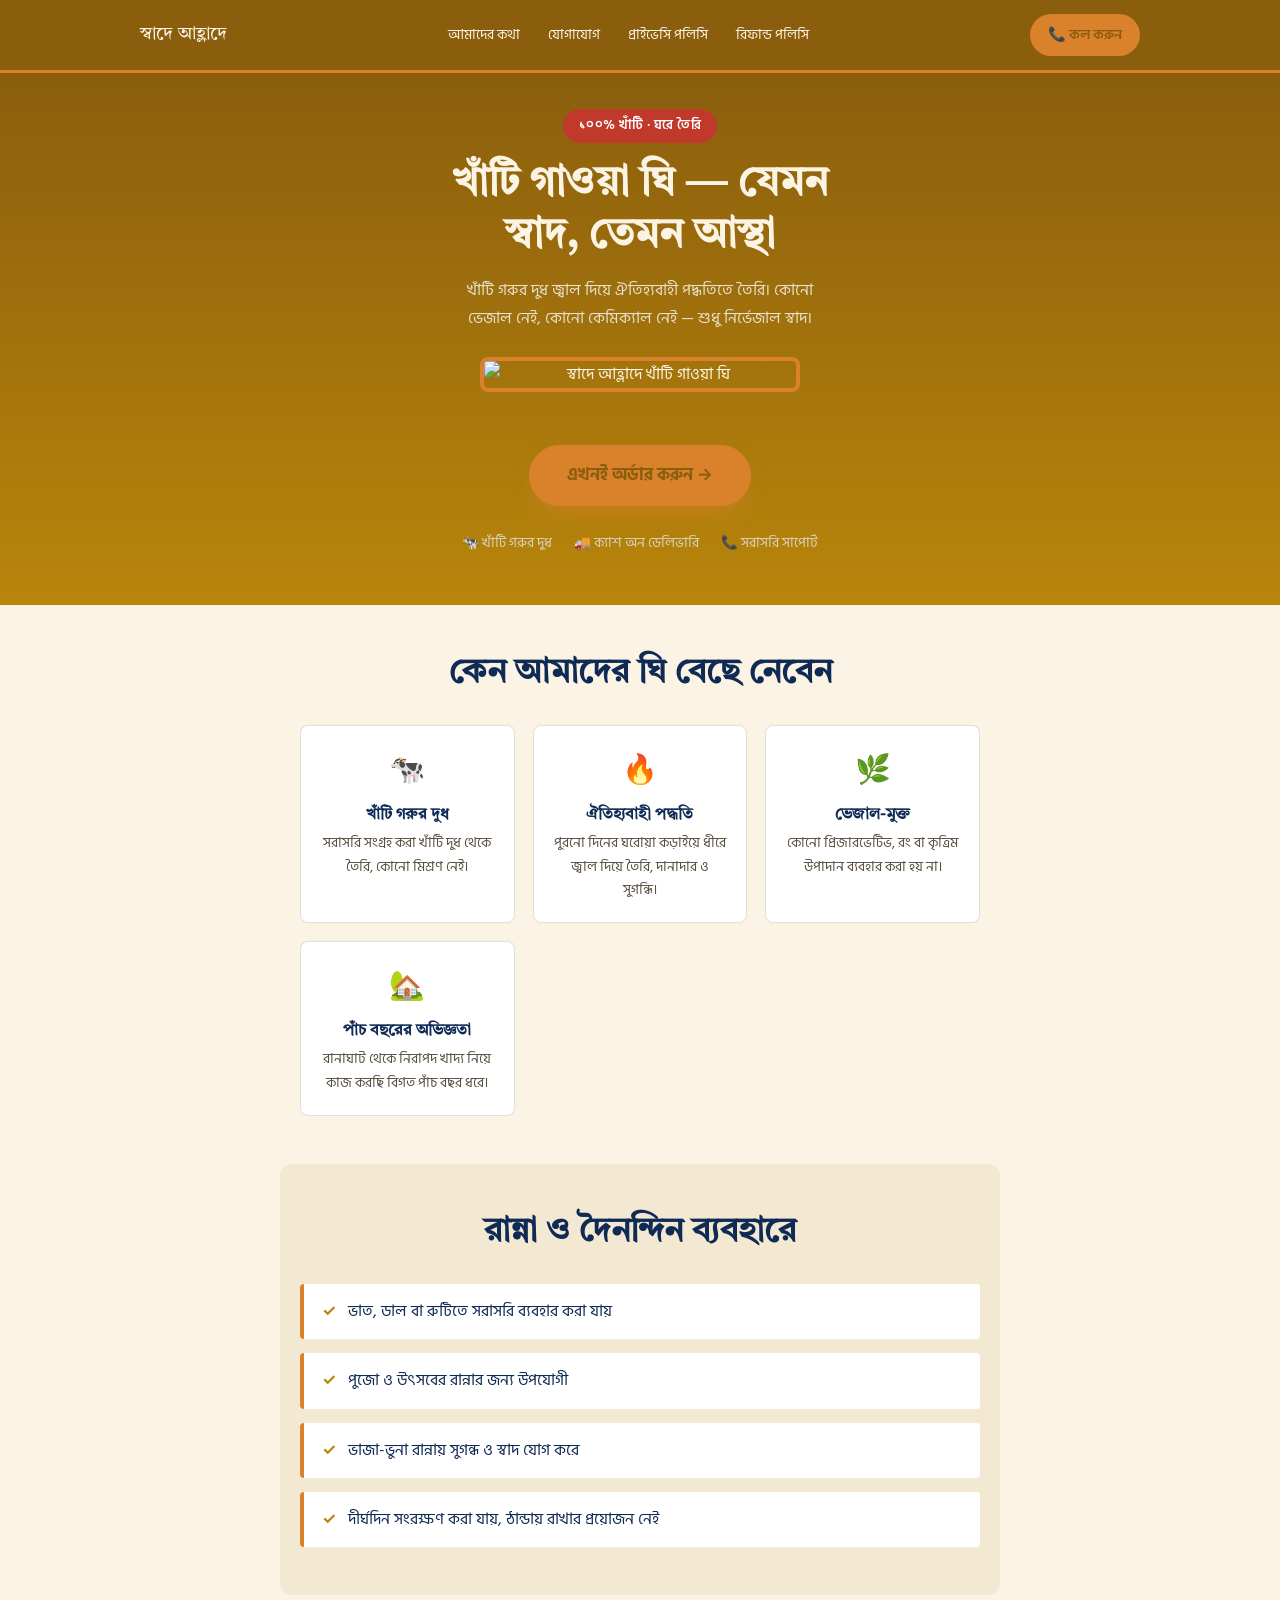
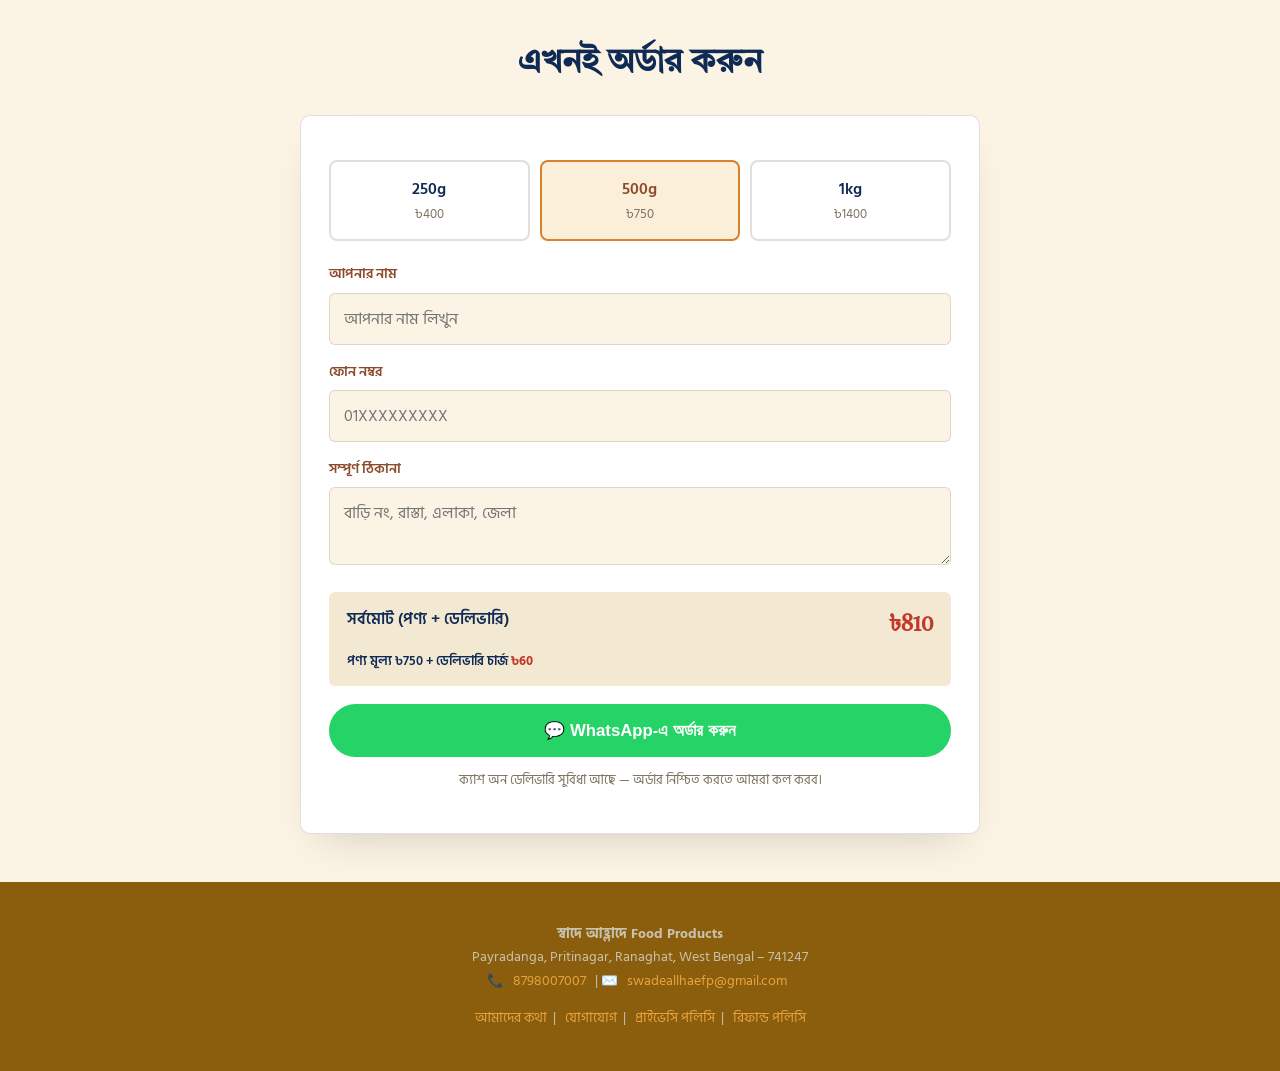
==== index.html @ 321c2974 "Add files via upload" ====
<!DOCTYPE html>
<html lang="bn">
<head>
<meta charset="UTF-8">
<meta name="viewport" content="width=device-width, initial-scale=1.0">
<title>খাঁটি গাওয়া ঘি অর্ডার করুন | স্বাদে আহ্লাদে Food Products</title>
<meta name="description" content="ঘরে তৈরি খাঁটি গাওয়া ঘি — কোনো ভেজাল নেই, কোনো কেমিক্যাল নেই। আজই অর্ডার করুন, ক্যাশ অন ডেলিভারিতে পান।">
<link rel="stylesheet" href="style.css">
<style>
  body{background:#FBF4E4;}
  .lp-header{
    background:var(--green-deep);padding:14px 20px;border-bottom:3px solid var(--gold);
    position:sticky;top:0;z-index:30;
  }
  .lp-header .nav-row{
    max-width:1000px;margin:0 auto;display:flex;align-items:center;justify-content:space-between;flex-wrap:wrap;gap:10px;
  }
  .lp-header .brand{color:var(--cream);font-family:'Tiro Bangla',serif;font-size:1.1rem;text-decoration:none;}
  .lp-header nav{display:flex;gap:4px;flex-wrap:wrap;}
  .lp-header nav a{
    color:var(--cream);text-decoration:none;font-size:.85rem;padding:7px 12px;border-radius:999px;transition:.15s;
  }
  .lp-header nav a:hover{background:rgba(255,255,255,.12);}
  .call-btn{
    background:var(--gold);color:var(--green-deep);padding:9px 18px;border-radius:999px;
    text-decoration:none;font-weight:600;font-size:.9rem;display:flex;align-items:center;gap:6px;
  }

  .lp-hero{
    background:linear-gradient(180deg,var(--green-deep) 0%,var(--green-mid) 100%);
    color:var(--cream);padding:36px 20px 50px;text-align:center;
  }
  .lp-hero .tag{
    display:inline-block;background:var(--highlight);color:#fff;padding:6px 16px;border-radius:999px;
    font-size:.8rem;font-weight:600;letter-spacing:.04em;margin-bottom:16px;
  }
  .lp-hero h1{color:var(--cream);font-size:clamp(1.7rem,6vw,2.6rem);max-width:16ch;margin:0 auto 14px;}
  .lp-hero p{color:#E8E1CC;max-width:40ch;margin:0 auto 24px;font-size:1.02rem;}
  .lp-hero img{
    max-width:320px;width:80%;margin:0 auto 26px;border-radius:8px;border:4px solid var(--gold);
    box-shadow:0 24px 50px -18px rgba(0,0,0,.55);
  }
  .lp-cta{
    display:inline-block;background:var(--gold);color:var(--green-deep);padding:16px 38px;
    border-radius:999px;text-decoration:none;font-weight:700;font-size:1.05rem;
    box-shadow:0 12px 24px -8px rgba(217,130,43,.7);
  }
  .trust-row{display:flex;justify-content:center;gap:22px;flex-wrap:wrap;margin-top:26px;font-size:.85rem;color:#D8D2BC;}

  .lp-section{padding:48px 20px;max-width:720px;margin:0 auto;}
  .lp-section h2{text-align:center;margin-bottom:30px;}

  .why-grid{display:grid;grid-template-columns:repeat(auto-fit,minmax(200px,1fr));gap:18px;}
  .why-card{background:#fff;border:1px solid var(--line);border-radius:8px;padding:20px;text-align:center;}
  .why-card .icon{font-size:1.8rem;margin-bottom:10px;display:block;}
  .why-card h3{font-size:1rem;margin-bottom:6px;}
  .why-card p{font-size:.88rem;color:#5a5040;margin:0;}

  .use-list{list-style:none;padding:0;margin:0;display:grid;gap:14px;}
  .use-list li{
    background:#fff;border-left:4px solid var(--gold);border-radius:4px;padding:14px 18px;
    display:flex;gap:12px;align-items:flex-start;
  }
  .use-list li span.chk{color:var(--green-mid);font-weight:700;}

  .order-box{
    background:#fff;border:1px solid var(--line);border-radius:10px;padding:28px;
    box-shadow:0 20px 40px -20px rgba(42,33,24,.2);
  }
  .qty-options{display:grid;grid-template-columns:repeat(3,1fr);gap:10px;margin:16px 0 22px;}
  .qty-opt{position:relative;}
  .qty-opt input{position:absolute;opacity:0;}
  .qty-opt label{
    display:block;text-align:center;padding:14px 6px;border:2px solid var(--line);border-radius:8px;
    cursor:pointer;font-weight:600;color:var(--ink);transition:.15s;
  }
  .qty-opt label .g{display:block;font-size:.82rem;font-weight:400;color:#7a715e;}
  .qty-opt input:checked + label{border-color:var(--gold);background:#FCEFDA;color:var(--clay);}
  .field{margin-bottom:16px;}
  .field label{display:block;font-size:.85rem;font-weight:600;color:var(--clay);margin-bottom:6px;}
  .field input,.field textarea{
    width:100%;padding:12px 14px;border:1px solid var(--line);border-radius:6px;
    font-family:inherit;font-size:1rem;background:#FBF4E4;
  }
  .field textarea{resize:vertical;min-height:70px;}
  .total-row{
    display:flex;justify-content:space-between;align-items:center;
    background:#F3E9D2;padding:14px 18px;border-radius:6px;margin:18px 0;font-weight:600;
  }
  .total-row .amt{font-family:'Tiro Bangla',serif;font-size:1.4rem;color:var(--highlight);}
  .delivery-note{font-size:.72rem;color:var(--highlight);font-weight:600;display:block;margin-top:2px;}
  .delivery-breakdown{font-size:.82rem;color:var(--ink);margin-top:6px;}
  .delivery-breakdown b{color:var(--highlight);}
  .submit-btn{
    width:100%;background:#25D366;color:#fff;border:none;padding:16px;border-radius:999px;
    font-size:1.05rem;font-weight:700;cursor:pointer;display:flex;align-items:center;justify-content:center;gap:8px;
  }
  .submit-btn:hover{opacity:.92;}
  .note-cod{text-align:center;font-size:.82rem;color:#7a715e;margin-top:12px;}

  .lp-footer{background:var(--green-deep);color:#C9C2AC;text-align:center;padding:28px 20px;font-size:.85rem;}
  .lp-footer a{color:var(--gold-light);text-decoration:none;margin:0 6px;}
</style>
</head>
<body>

<header class="lp-header">
  <div class="nav-row">
    <a href="index.html" class="brand">স্বাদে আহ্লাদে</a>
    <nav>
      <a href="about.html">আমাদের কথা</a>
      <a href="contact.html">যোগাযোগ</a>
      <a href="privacy-policy.html">প্রাইভেসি পলিসি</a>
      <a href="refund-policy.html">রিফান্ড পলিসি</a>
    </nav>
    <a class="call-btn" href="tel:8798007007">📞 কল করুন</a>
  </div>
</header>

<section class="lp-hero">
  <span class="tag">১০০% খাঁটি · ঘরে তৈরি</span>
  <h1>খাঁটি গাওয়া ঘি — যেমন স্বাদ, তেমন আস্থা</h1>
  <p>খাঁটি গরুর দুধ জ্বাল দিয়ে ঐতিহ্যবাহী পদ্ধতিতে তৈরি। কোনো ভেজাল নেই, কোনো কেমিক্যাল নেই — শুধু নির্ভেজাল স্বাদ।</p>
  <img src="images/ghee-brand.png" alt="স্বাদে আহ্লাদে খাঁটি গাওয়া ঘি">
  <br>
  <a href="#order" class="lp-cta">এখনই অর্ডার করুন →</a>
  <div class="trust-row">
    <span>🐄 খাঁটি গরুর দুধ</span>
    <span>🚚 ক্যাশ অন ডেলিভারি</span>
    <span>📞 সরাসরি সাপোর্ট</span>
  </div>
</section>

<section class="lp-section">
  <h2>কেন আমাদের ঘি বেছে নেবেন</h2>
  <div class="why-grid">
    <div class="why-card">
      <span class="icon">🐄</span>
      <h3>খাঁটি গরুর দুধ</h3>
      <p>সরাসরি সংগ্রহ করা খাঁটি দুধ থেকে তৈরি, কোনো মিশ্রণ নেই।</p>
    </div>
    <div class="why-card">
      <span class="icon">🔥</span>
      <h3>ঐতিহ্যবাহী পদ্ধতি</h3>
      <p>পুরনো দিনের ঘরোয়া কড়াইয়ে ধীরে জ্বাল দিয়ে তৈরি, দানাদার ও সুগন্ধি।</p>
    </div>
    <div class="why-card">
      <span class="icon">🌿</span>
      <h3>ভেজাল-মুক্ত</h3>
      <p>কোনো প্রিজারভেটিভ, রং বা কৃত্রিম উপাদান ব্যবহার করা হয় না।</p>
    </div>
    <div class="why-card">
      <span class="icon">🏡</span>
      <h3>পাঁচ বছরের অভিজ্ঞতা</h3>
      <p>রানাঘাট থেকে নিরাপদ খাদ্য নিয়ে কাজ করছি বিগত পাঁচ বছর ধরে।</p>
    </div>
  </div>
</section>

<section class="lp-section" style="background:#F3E9D2;border-radius:12px;">
  <h2>রান্না ও দৈনন্দিন ব্যবহারে</h2>
  <ul class="use-list">
    <li><span class="chk">✓</span><span>ভাত, ডাল বা রুটিতে সরাসরি ব্যবহার করা যায়</span></li>
    <li><span class="chk">✓</span><span>পুজো ও উৎসবের রান্নার জন্য উপযোগী</span></li>
    <li><span class="chk">✓</span><span>ভাজা-ভুনা রান্নায় সুগন্ধ ও স্বাদ যোগ করে</span></li>
    <li><span class="chk">✓</span><span>দীর্ঘদিন সংরক্ষণ করা যায়, ঠান্ডায় রাখার প্রয়োজন নেই</span></li>
  </ul>
</section>

<section class="lp-section" id="order">
  <h2>এখনই অর্ডার করুন</h2>
  <div class="order-box">
    <div class="qty-options">
      <div class="qty-opt">
        <input type="radio" name="qty" id="q250" value="250" data-price="400" data-delivery="80">
        <label for="q250">250g<span class="g">৳400</span></label>
      </div>
      <div class="qty-opt">
        <input type="radio" name="qty" id="q500" value="500" data-price="750" data-delivery="60" checked>
        <label for="q500">500g<span class="g">৳750</span></label>
      </div>
      <div class="qty-opt">
        <input type="radio" name="qty" id="q1000" value="1000" data-price="1400" data-delivery="0">
        <label for="q1000">1kg<span class="g">৳1400</span></label>
      </div>
    </div>

    <div class="field">
      <label for="name">আপনার নাম</label>
      <input type="text" id="name" placeholder="আপনার নাম লিখুন">
    </div>
    <div class="field">
      <label for="phone">ফোন নম্বর</label>
      <input type="tel" id="phone" placeholder="01XXXXXXXXX">
    </div>
    <div class="field">
      <label for="address">সম্পূর্ণ ঠিকানা</label>
      <textarea id="address" placeholder="বাড়ি নং, রাস্তা, এলাকা, জেলা"></textarea>
    </div>

    <div class="total-row" style="flex-direction:column;align-items:flex-start;">
      <div style="display:flex;justify-content:space-between;width:100%;">
        <span>সর্বমোট (পণ্য + ডেলিভারি)</span>
        <span class="amt" id="totalAmt">৳810</span>
      </div>
      <div class="delivery-breakdown" id="deliveryBreakdown">পণ্য মূল্য ৳750 + ডেলিভারি চার্জ <b>৳60</b></div>
    </div>

    <button class="submit-btn" onclick="sendOrder()">💬 WhatsApp-এ অর্ডার করুন</button>
    <p class="note-cod">ক্যাশ অন ডেলিভারি সুবিধা আছে — অর্ডার নিশ্চিত করতে আমরা কল করব।</p>
  </div>
</section>

<footer class="lp-footer">
  <p><strong>স্বাদে আহ্লাদে Food Products</strong><br>
  Payradanga, Pritinagar, Ranaghat, West Bengal – 741247<br>
  📞 <a href="tel:8798007007">8798007007</a> | ✉️ <a href="mailto:swadeallhaefp@gmail.com">swadeallhaefp@gmail.com</a></p>
  <p style="margin-top:14px;">
    <a href="about.html">আমাদের কথা</a>|
    <a href="contact.html">যোগাযোগ</a>|
    <a href="privacy-policy.html">প্রাইভেসি পলিসি</a>|
    <a href="refund-policy.html">রিফান্ড পলিসি</a>
  </p>
</footer>

<script>
  const qtyInputs = document.querySelectorAll('input[name="qty"]');
  const totalAmt = document.getElementById('totalAmt');

  const deliveryBreakdown = document.getElementById('deliveryBreakdown');

  function updateTotal(){
    const selected = document.querySelector('input[name="qty"]:checked');
    const price = parseInt(selected.dataset.price);
    const delivery = parseInt(selected.dataset.delivery);
    const total = price + delivery;
    totalAmt.textContent = '৳' + total;
    deliveryBreakdown.innerHTML = delivery === 0
      ? `পণ্য মূল্য ৳${price} + ডেলিভারি <b>ফ্রি</b>`
      : `পণ্য মূল্য ৳${price} + ডেলিভারি চার্জ <b>৳${delivery}</b>`;
  }
  qtyInputs.forEach(el => el.addEventListener('change', updateTotal));

  function sendOrder(){
    const name = document.getElementById('name').value.trim();
    const phone = document.getElementById('phone').value.trim();
    const address = document.getElementById('address').value.trim();
    const selected = document.querySelector('input[name="qty"]:checked');
    const qtyLabel = selected.value + 'g';
    const price = parseInt(selected.dataset.price);
    const delivery = parseInt(selected.dataset.delivery);
    const total = price + delivery;
    const deliveryText = delivery === 0 ? 'ফ্রি' : `৳${delivery}`;

    if(!name || !phone || !address){
      alert('দয়া করে নাম, ফোন নম্বর ও ঠিকানা লিখুন।');
      return;
    }

    const msg = `আমি খাঁটি গাওয়া ঘি অর্ডার করতে চাই।\nনাম: ${name}\nফোন: ${phone}\nঠিকানা: ${address}\nপরিমাণ: ${qtyLabel}\nপণ্য মূল্য: ৳${price}\nডেলিভারি চার্জ: ${deliveryText}\nসর্বমোট: ৳${total}`;
    const url = `https://wa.me/918798007007?text=${encodeURIComponent(msg)}`;
    window.open(url, '_blank');
  }
</script>

</body>
</html>
---- style.css ----
@import url('https://fonts.googleapis.com/css2?family=Tiro+Bangla:ital@0;1&family=Fraunces:opsz,wght@9..144,400;9..144,600;9..144,700&family=Hind+Siliguri:wght@400;500;600&family=Inter:wght@400;500;600&display=swap');

:root{
  --green-deep: #8B5E0D;
  --green-mid: #B8860B;
  --gold: #D9822B;
  --gold-light: #E8A33D;
  --cream: #FBF4E4;
  --clay: #8B4A2B;
  --ink: #0F2A54;
  --highlight: #C0392B;
  --line: rgba(42,33,24,0.14);
  --radius: 6px;
}

*{box-sizing:border-box;}
html{scroll-behavior:smooth;}
body{
  margin:0;
  background:var(--cream);
  color:var(--ink);
  font-family:'Hind Siliguri','Inter',sans-serif;
  line-height:1.7;
  -webkit-font-smoothing:antialiased;
}

h1,h2,h3,.display{
  font-family:'Tiro Bangla','Fraunces',serif;
  font-weight:600;
  color:var(--ink);
  line-height:1.25;
  margin:0 0 .4em;
}
h1{font-size:clamp(2rem,5vw,3.1rem);}
h2{font-size:clamp(1.5rem,3.4vw,2.1rem);}
h3{font-size:1.25rem;}

a{color:inherit;}
img{max-width:100%;display:block;}

.container{max-width:1100px;margin:0 auto;padding:0 24px;}

/* ---- header ---- */
header.site{
  position:sticky;top:0;z-index:40;
  background:var(--green-deep);
  border-bottom:3px solid var(--gold);
}
.nav-wrap{
  display:flex;align-items:center;justify-content:space-between;
  padding:14px 24px;max-width:1100px;margin:0 auto;
}
.brand{
  display:flex;align-items:center;gap:12px;
  color:var(--cream);text-decoration:none;
}
.brand .badge{
  width:44px;height:44px;border-radius:50%;
  background:radial-gradient(circle at 35% 30%, var(--gold-light), var(--clay));
  display:flex;align-items:center;justify-content:center;
  color:var(--cream);font-family:'Tiro Bangla',serif;font-weight:700;font-size:1.15rem;
  border:2px solid var(--gold);
  flex-shrink:0;
}
.brand-text{line-height:1.2;}
.brand-text .bn{font-family:'Tiro Bangla',serif;font-size:1.15rem;color:var(--cream);}
.brand-text .en{font-size:.72rem;letter-spacing:.08em;text-transform:uppercase;color:var(--gold-light);}

nav.links{display:flex;gap:6px;}
nav.links a{
  color:var(--cream);text-decoration:none;font-size:.95rem;
  padding:8px 14px;border-radius:999px;transition:background .2s,color .2s;
}
nav.links a:hover,nav.links a.active{background:var(--gold);color:var(--green-deep);font-weight:600;}

.menu-toggle{display:none;background:none;border:none;color:var(--cream);font-size:1.6rem;cursor:pointer;}

@media (max-width:760px){
  nav.links{
    display:none;position:absolute;top:100%;left:0;right:0;
    background:var(--green-deep);flex-direction:column;padding:8px 24px 16px;border-bottom:3px solid var(--gold);
  }
  nav.links.open{display:flex;}
  .menu-toggle{display:block;}
}

/* ---- hero ---- */
.hero{
  position:relative;overflow:hidden;
  background:linear-gradient(180deg,var(--green-deep) 0%,var(--green-mid) 100%);
  color:var(--cream);
  padding:64px 0 0;
}
.hero .container{display:grid;grid-template-columns:1.1fr .9fr;gap:40px;align-items:center;}
@media (max-width:820px){.hero .container{grid-template-columns:1fr;}}
.hero h1{color:var(--cream);}
.hero .eyebrow{
  display:inline-block;color:var(--gold-light);letter-spacing:.12em;text-transform:uppercase;
  font-size:.78rem;margin-bottom:14px;font-weight:600;
}
.hero p.lede{color:#E8E1CC;max-width:46ch;font-size:1.05rem;}
.hero-img{
  border-radius:var(--radius);overflow:hidden;
  box-shadow:0 30px 60px -20px rgba(0,0,0,.5);
  border:4px solid var(--gold);
}
.hero-cta{display:flex;gap:14px;margin-top:26px;flex-wrap:wrap;}

/* drip divider referencing the product's ghee-drip motif */
.drip{
  height:26px;width:100%;
  background:
    radial-gradient(circle at 6% 0, transparent 10px, var(--cream) 11px) 0 -3px/40px 20px repeat-x,
    linear-gradient(var(--green-mid),var(--green-mid));
  margin-top:40px;
}

/* ---- buttons ---- */
.btn{
  display:inline-flex;align-items:center;gap:8px;
  padding:12px 24px;border-radius:999px;text-decoration:none;
  font-weight:600;font-size:.95rem;transition:transform .15s, box-shadow .15s;
  border:2px solid transparent;
}
.btn:hover{transform:translateY(-2px);}
.btn-primary{background:var(--gold);color:var(--green-deep);}
.btn-primary:hover{box-shadow:0 10px 20px -8px rgba(217,130,43,.6);}
.btn-outline{border-color:var(--gold-light);color:var(--cream);}

/* ---- sections ---- */
section{padding:64px 0;}
.section-alt{background:#F3E9D2;}
.kicker{
  color:var(--clay);text-transform:uppercase;letter-spacing:.1em;font-size:.78rem;font-weight:600;margin-bottom:8px;display:block;
}

/* ---- product grid ---- */
.grid{display:grid;grid-template-columns:repeat(auto-fit,minmax(230px,1fr));gap:22px;margin-top:32px;}
.card{
  background:#fff;border:1px solid var(--line);border-radius:var(--radius);
  padding:22px;position:relative;overflow:hidden;
}
.card::before{
  content:"";position:absolute;top:0;left:0;right:0;height:5px;
  background:linear-gradient(90deg,var(--gold),var(--clay));
}
.card h3{margin-bottom:8px;}
.card .en-name{color:var(--clay);font-size:.85rem;font-weight:500;margin-bottom:10px;display:block;}
.card img{border-radius:4px;margin-bottom:14px;aspect-ratio:4/3;object-fit:cover;}
.card .price-row{
  display:flex;align-items:center;justify-content:space-between;
  margin-top:16px;padding-top:14px;border-top:1px dashed var(--line);
}
.card .price{font-family:'Tiro Bangla',serif;font-size:1.25rem;color:var(--highlight);font-weight:600;}
.card .price .unit{font-size:.75rem;color:#7a715e;font-family:'Hind Siliguri',sans-serif;font-weight:400;display:block;}
.card .order-btn{
  display:inline-flex;align-items:center;gap:6px;
  background:#25D366;color:#fff;text-decoration:none;
  padding:9px 16px;border-radius:999px;font-size:.85rem;font-weight:600;
  transition:transform .15s;
}
.card .order-btn:hover{transform:translateY(-2px);}

/* ---- about / features ---- */
.feature-list{list-style:none;padding:0;margin:24px 0 0;display:grid;gap:16px;}
.feature-list li{
  display:flex;gap:14px;align-items:flex-start;padding-bottom:16px;border-bottom:1px dashed var(--line);
}
.feature-list .dot{
  width:10px;height:10px;border-radius:50%;background:var(--gold);margin-top:8px;flex-shrink:0;
}

/* ---- contact ---- */
.contact-grid{display:grid;grid-template-columns:1fr 1fr;gap:30px;margin-top:30px;}
@media (max-width:760px){.contact-grid{grid-template-columns:1fr;}}
.info-block{background:#fff;border:1px solid var(--line);border-radius:var(--radius);padding:26px;}
.info-block dt{color:var(--clay);font-weight:600;font-size:.82rem;text-transform:uppercase;letter-spacing:.06em;margin-top:16px;}
.info-block dt:first-child{margin-top:0;}
.info-block dd{margin:4px 0 0;}
.map-embed{border-radius:var(--radius);overflow:hidden;border:1px solid var(--line);min-height:280px;}
.map-embed iframe{width:100%;height:100%;min-height:280px;border:0;display:block;}

/* ---- footer ---- */
footer{background:var(--green-deep);color:#C9C2AC;padding:40px 0 24px;font-size:.9rem;}
footer .container{display:flex;flex-wrap:wrap;justify-content:space-between;gap:20px;}
footer a{color:var(--gold-light);text-decoration:none;}
footer .bottom{
  border-top:1px solid rgba(255,255,255,.12);margin-top:26px;padding-top:18px;
  text-align:center;font-size:.82rem;color:#9A927A;
}

.badge-row{display:flex;gap:10px;flex-wrap:wrap;margin-top:18px;}
.mini-badge{
  font-size:.75rem;background:rgba(255,255,255,.08);color:var(--cream);
  padding:5px 12px;border-radius:999px;border:1px solid rgba(255,255,255,.15);
}
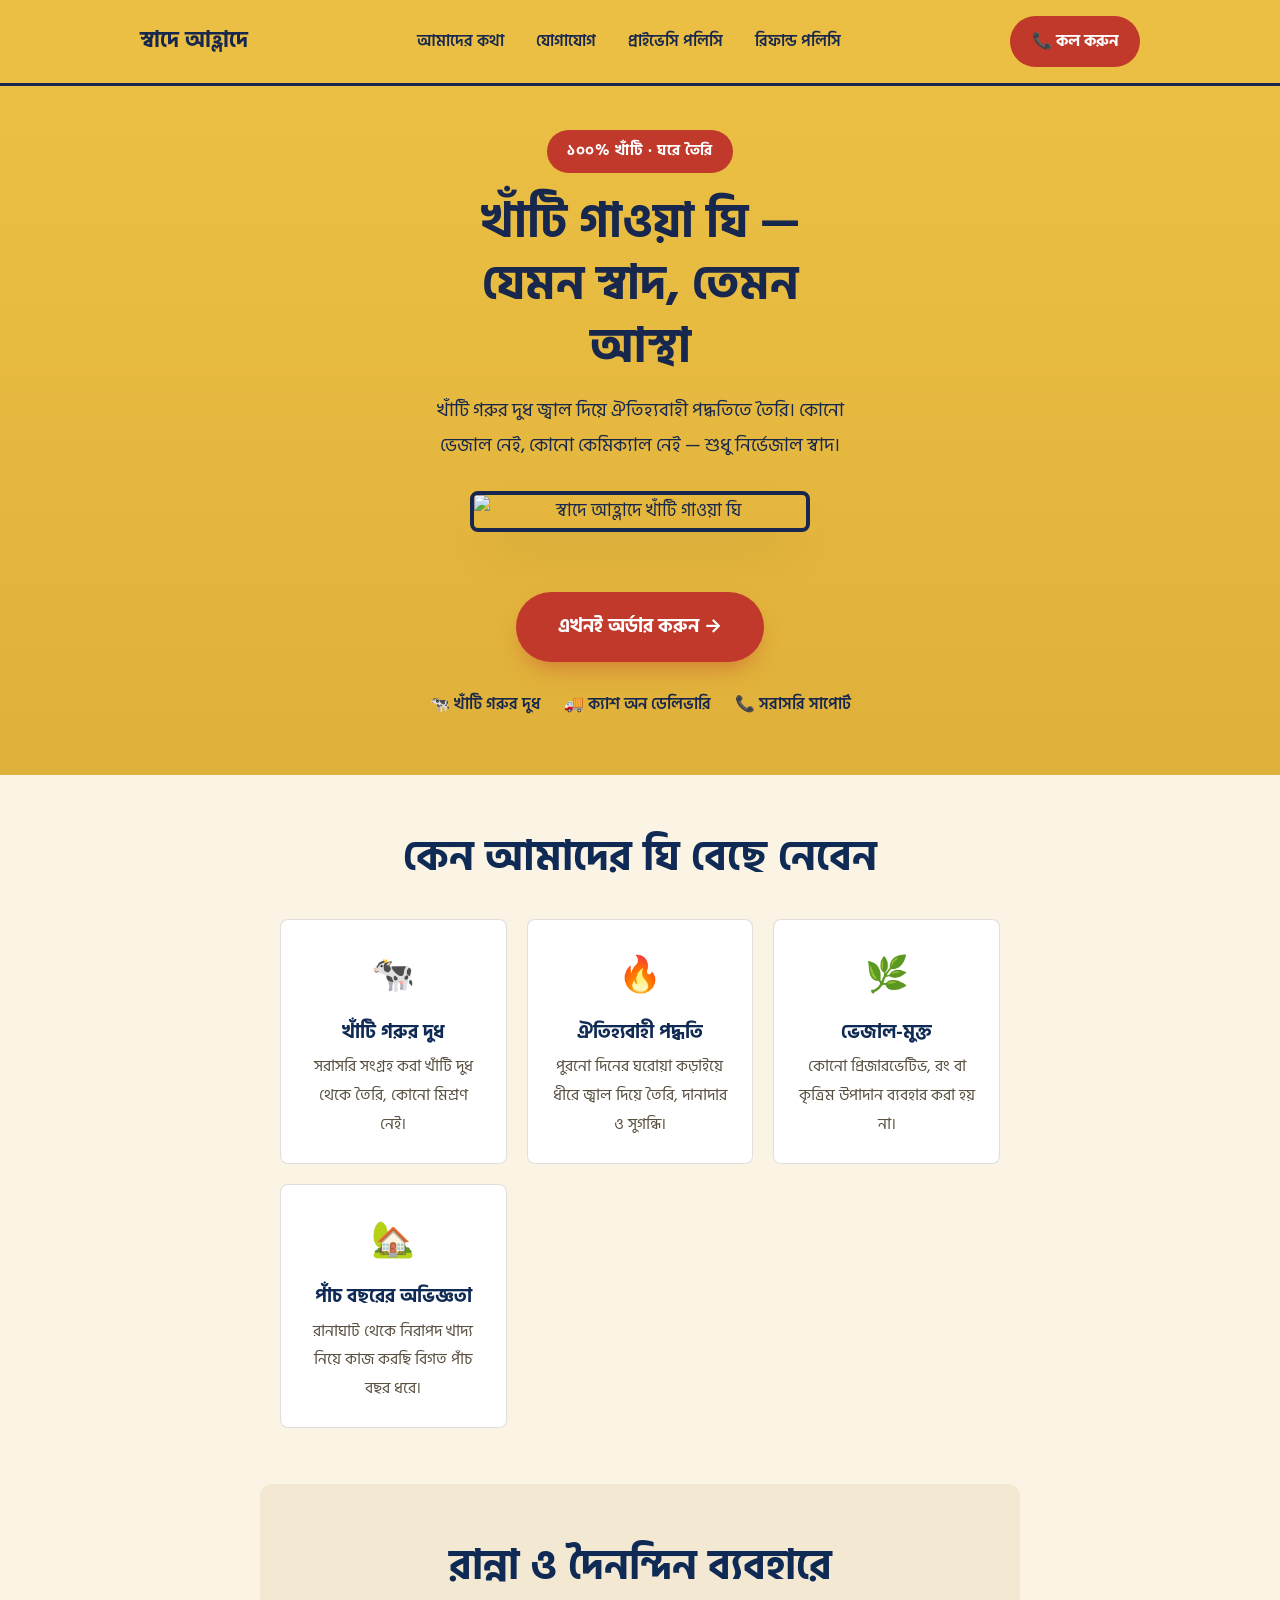
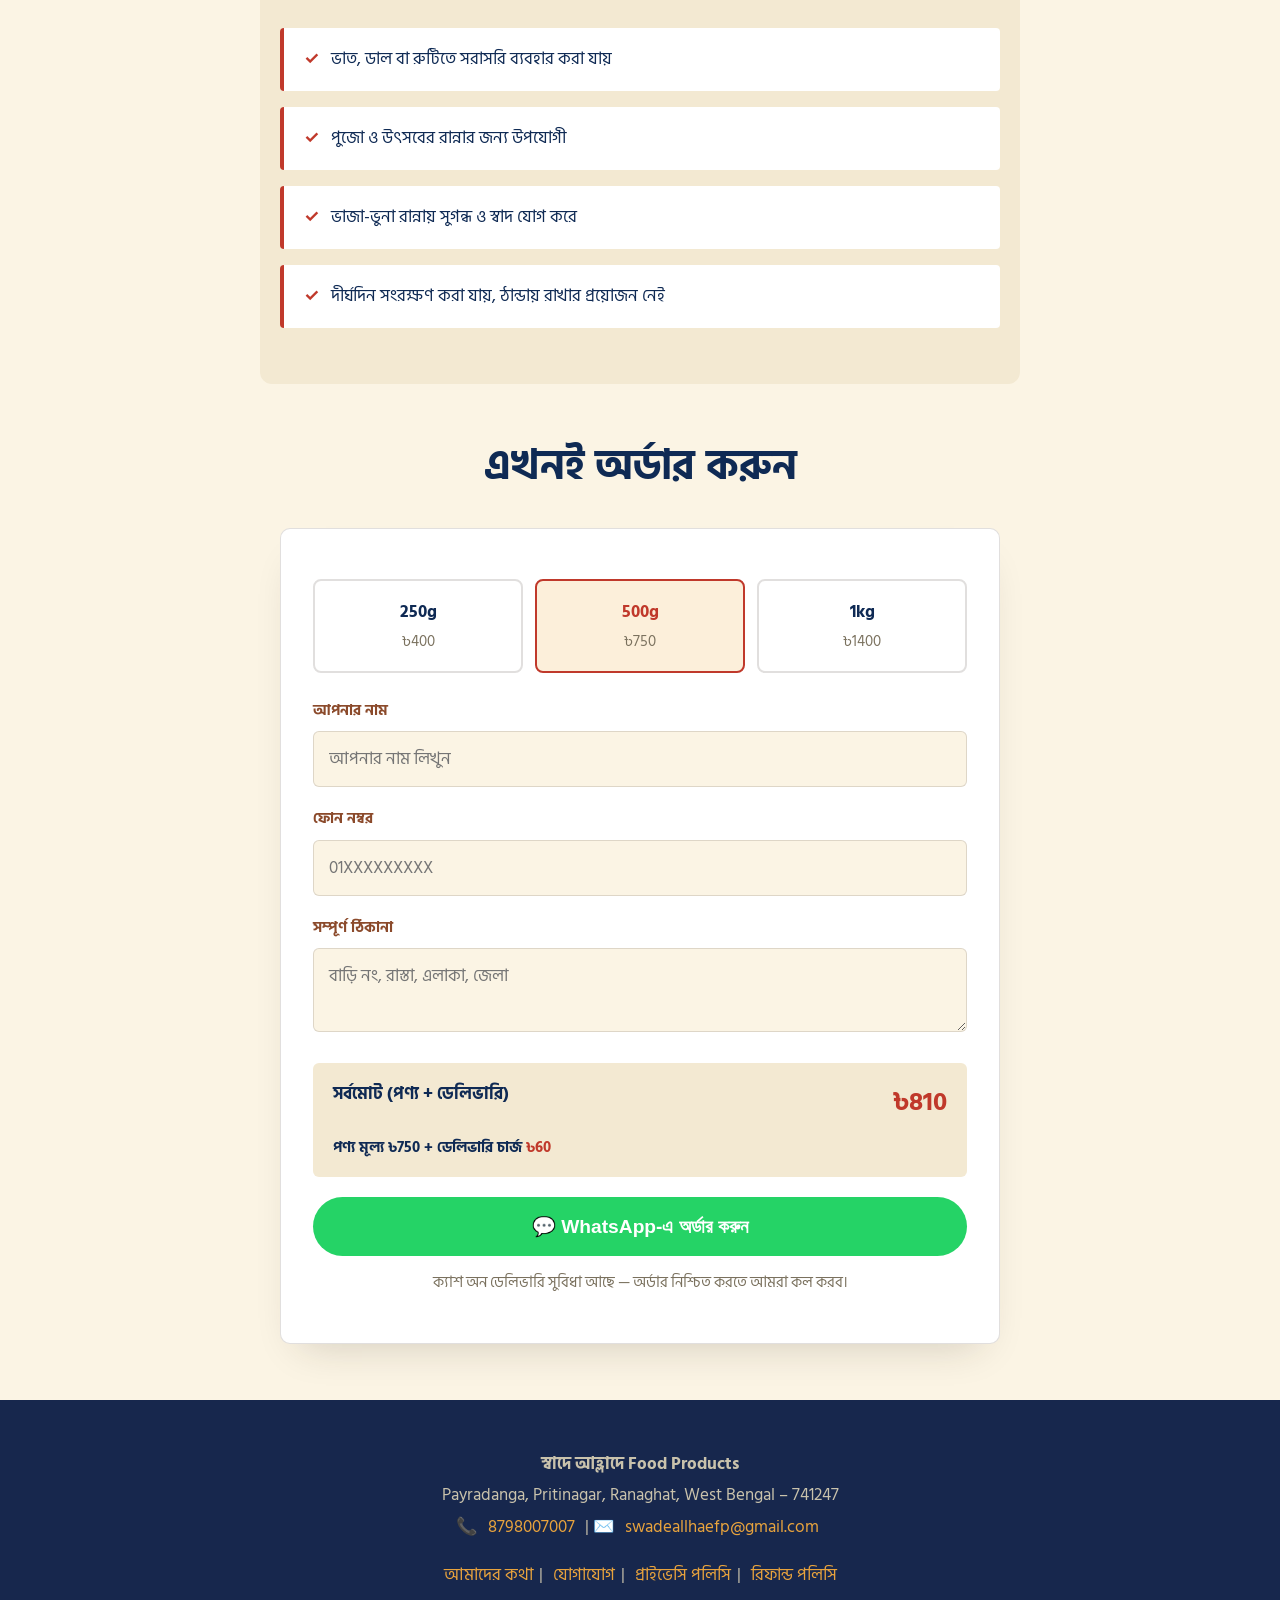
==== commit 02def6a3: "Add files via upload" ====
--- a/index.html
+++ b/index.html
@@ -9,96 +9,96 @@
 <style>
   body{background:#FBF4E4;}
   .lp-header{
-    background:var(--green-deep);padding:14px 20px;border-bottom:3px solid var(--gold);
+    background:var(--green-deep);padding:16px 20px;border-bottom:3px solid var(--on-accent);
     position:sticky;top:0;z-index:30;
   }
   .lp-header .nav-row{
     max-width:1000px;margin:0 auto;display:flex;align-items:center;justify-content:space-between;flex-wrap:wrap;gap:10px;
   }
-  .lp-header .brand{color:var(--cream);font-family:'Tiro Bangla',serif;font-size:1.1rem;text-decoration:none;}
+  .lp-header .brand{color:var(--on-accent);font-family:'Hind Siliguri',sans-serif;font-weight:700;font-size:1.35rem;text-decoration:none;}
   .lp-header nav{display:flex;gap:4px;flex-wrap:wrap;}
   .lp-header nav a{
-    color:var(--cream);text-decoration:none;font-size:.85rem;padding:7px 12px;border-radius:999px;transition:.15s;
-  }
-  .lp-header nav a:hover{background:rgba(255,255,255,.12);}
+    color:var(--on-accent);text-decoration:none;font-size:1rem;font-weight:600;padding:8px 14px;border-radius:999px;transition:.15s;
+  }
+  .lp-header nav a:hover{background:rgba(23,39,77,.1);}
   .call-btn{
-    background:var(--gold);color:var(--green-deep);padding:9px 18px;border-radius:999px;
-    text-decoration:none;font-weight:600;font-size:.9rem;display:flex;align-items:center;gap:6px;
+    background:var(--highlight);color:#fff;padding:11px 22px;border-radius:999px;
+    text-decoration:none;font-weight:700;font-size:1.02rem;display:flex;align-items:center;gap:6px;
   }
 
   .lp-hero{
     background:linear-gradient(180deg,var(--green-deep) 0%,var(--green-mid) 100%);
-    color:var(--cream);padding:36px 20px 50px;text-align:center;
+    color:var(--on-accent);padding:44px 20px 56px;text-align:center;
   }
   .lp-hero .tag{
-    display:inline-block;background:var(--highlight);color:#fff;padding:6px 16px;border-radius:999px;
-    font-size:.8rem;font-weight:600;letter-spacing:.04em;margin-bottom:16px;
-  }
-  .lp-hero h1{color:var(--cream);font-size:clamp(1.7rem,6vw,2.6rem);max-width:16ch;margin:0 auto 14px;}
-  .lp-hero p{color:#E8E1CC;max-width:40ch;margin:0 auto 24px;font-size:1.02rem;}
+    display:inline-block;background:var(--highlight);color:#fff;padding:8px 20px;border-radius:999px;
+    font-size:.92rem;font-weight:700;letter-spacing:.04em;margin-bottom:18px;
+  }
+  .lp-hero h1{color:var(--on-accent);font-size:clamp(2rem,7vw,3rem);max-width:15ch;margin:0 auto 16px;}
+  .lp-hero p{color:var(--on-accent);max-width:42ch;margin:0 auto 28px;font-size:1.2rem;}
   .lp-hero img{
-    max-width:320px;width:80%;margin:0 auto 26px;border-radius:8px;border:4px solid var(--gold);
-    box-shadow:0 24px 50px -18px rgba(0,0,0,.55);
+    max-width:340px;width:82%;margin:0 auto 28px;border-radius:8px;border:4px solid var(--on-accent);
+    box-shadow:0 24px 50px -18px rgba(0,0,0,.4);
   }
   .lp-cta{
-    display:inline-block;background:var(--gold);color:var(--green-deep);padding:16px 38px;
-    border-radius:999px;text-decoration:none;font-weight:700;font-size:1.05rem;
-    box-shadow:0 12px 24px -8px rgba(217,130,43,.7);
-  }
-  .trust-row{display:flex;justify-content:center;gap:22px;flex-wrap:wrap;margin-top:26px;font-size:.85rem;color:#D8D2BC;}
-
-  .lp-section{padding:48px 20px;max-width:720px;margin:0 auto;}
-  .lp-section h2{text-align:center;margin-bottom:30px;}
-
-  .why-grid{display:grid;grid-template-columns:repeat(auto-fit,minmax(200px,1fr));gap:18px;}
-  .why-card{background:#fff;border:1px solid var(--line);border-radius:8px;padding:20px;text-align:center;}
-  .why-card .icon{font-size:1.8rem;margin-bottom:10px;display:block;}
-  .why-card h3{font-size:1rem;margin-bottom:6px;}
-  .why-card p{font-size:.88rem;color:#5a5040;margin:0;}
-
-  .use-list{list-style:none;padding:0;margin:0;display:grid;gap:14px;}
+    display:inline-block;background:var(--highlight);color:#fff;padding:18px 42px;
+    border-radius:999px;text-decoration:none;font-weight:700;font-size:1.2rem;
+    box-shadow:0 12px 24px -8px rgba(192,57,43,.5);
+  }
+  .trust-row{display:flex;justify-content:center;gap:24px;flex-wrap:wrap;margin-top:28px;font-size:1rem;font-weight:600;color:var(--on-accent);}
+
+  .lp-section{padding:56px 20px;max-width:760px;margin:0 auto;}
+  .lp-section h2{text-align:center;margin-bottom:34px;}
+
+  .why-grid{display:grid;grid-template-columns:repeat(auto-fit,minmax(220px,1fr));gap:20px;}
+  .why-card{background:#fff;border:1px solid var(--line);border-radius:8px;padding:24px;text-align:center;}
+  .why-card .icon{font-size:2.2rem;margin-bottom:12px;display:block;}
+  .why-card h3{font-size:1.18rem;margin-bottom:8px;}
+  .why-card p{font-size:1rem;color:#5a5040;margin:0;}
+
+  .use-list{list-style:none;padding:0;margin:0;display:grid;gap:16px;}
   .use-list li{
-    background:#fff;border-left:4px solid var(--gold);border-radius:4px;padding:14px 18px;
-    display:flex;gap:12px;align-items:flex-start;
-  }
-  .use-list li span.chk{color:var(--green-mid);font-weight:700;}
+    background:#fff;border-left:4px solid var(--highlight);border-radius:4px;padding:16px 20px;
+    display:flex;gap:12px;align-items:flex-start;font-size:1.08rem;
+  }
+  .use-list li span.chk{color:var(--highlight);font-weight:700;}
 
   .order-box{
-    background:#fff;border:1px solid var(--line);border-radius:10px;padding:28px;
+    background:#fff;border:1px solid var(--line);border-radius:10px;padding:32px;
     box-shadow:0 20px 40px -20px rgba(42,33,24,.2);
   }
-  .qty-options{display:grid;grid-template-columns:repeat(3,1fr);gap:10px;margin:16px 0 22px;}
+  .qty-options{display:grid;grid-template-columns:repeat(3,1fr);gap:12px;margin:18px 0 24px;}
   .qty-opt{position:relative;}
   .qty-opt input{position:absolute;opacity:0;}
   .qty-opt label{
-    display:block;text-align:center;padding:14px 6px;border:2px solid var(--line);border-radius:8px;
-    cursor:pointer;font-weight:600;color:var(--ink);transition:.15s;
-  }
-  .qty-opt label .g{display:block;font-size:.82rem;font-weight:400;color:#7a715e;}
-  .qty-opt input:checked + label{border-color:var(--gold);background:#FCEFDA;color:var(--clay);}
-  .field{margin-bottom:16px;}
-  .field label{display:block;font-size:.85rem;font-weight:600;color:var(--clay);margin-bottom:6px;}
+    display:block;text-align:center;padding:16px 8px;border:2px solid var(--line);border-radius:8px;
+    cursor:pointer;font-weight:700;font-size:1.08rem;color:var(--ink);transition:.15s;
+  }
+  .qty-opt label .g{display:block;font-size:.92rem;font-weight:400;color:#7a715e;}
+  .qty-opt input:checked + label{border-color:var(--highlight);background:#FCEFDA;color:var(--highlight);}
+  .field{margin-bottom:18px;}
+  .field label{display:block;font-size:.95rem;font-weight:700;color:var(--clay);margin-bottom:7px;}
   .field input,.field textarea{
-    width:100%;padding:12px 14px;border:1px solid var(--line);border-radius:6px;
-    font-family:inherit;font-size:1rem;background:#FBF4E4;
-  }
-  .field textarea{resize:vertical;min-height:70px;}
+    width:100%;padding:13px 15px;border:1px solid var(--line);border-radius:6px;
+    font-family:inherit;font-size:1.08rem;background:#FBF4E4;
+  }
+  .field textarea{resize:vertical;min-height:76px;}
   .total-row{
     display:flex;justify-content:space-between;align-items:center;
-    background:#F3E9D2;padding:14px 18px;border-radius:6px;margin:18px 0;font-weight:600;
-  }
-  .total-row .amt{font-family:'Tiro Bangla',serif;font-size:1.4rem;color:var(--highlight);}
-  .delivery-note{font-size:.72rem;color:var(--highlight);font-weight:600;display:block;margin-top:2px;}
-  .delivery-breakdown{font-size:.82rem;color:var(--ink);margin-top:6px;}
+    background:#F3E9D2;padding:16px 20px;border-radius:6px;margin:20px 0;font-weight:700;font-size:1.05rem;
+  }
+  .total-row .amt{font-family:'Hind Siliguri',sans-serif;font-size:1.6rem;color:var(--highlight);}
+  .delivery-note{font-size:.82rem;color:var(--highlight);font-weight:600;display:block;margin-top:2px;}
+  .delivery-breakdown{font-size:.95rem;color:var(--ink);margin-top:8px;}
   .delivery-breakdown b{color:var(--highlight);}
   .submit-btn{
-    width:100%;background:#25D366;color:#fff;border:none;padding:16px;border-radius:999px;
-    font-size:1.05rem;font-weight:700;cursor:pointer;display:flex;align-items:center;justify-content:center;gap:8px;
+    width:100%;background:#25D366;color:#fff;border:none;padding:18px;border-radius:999px;
+    font-size:1.2rem;font-weight:700;cursor:pointer;display:flex;align-items:center;justify-content:center;gap:8px;
   }
   .submit-btn:hover{opacity:.92;}
-  .note-cod{text-align:center;font-size:.82rem;color:#7a715e;margin-top:12px;}
-
-  .lp-footer{background:var(--green-deep);color:#C9C2AC;text-align:center;padding:28px 20px;font-size:.85rem;}
+  .note-cod{text-align:center;font-size:.92rem;color:#7a715e;margin-top:14px;}
+
+  .lp-footer{background:var(--on-accent);color:#C9C2AC;text-align:center;padding:32px 20px;font-size:1rem;}
   .lp-footer a{color:var(--gold-light);text-decoration:none;margin:0 6px;}
 </style>
 </head>
--- a/style.css
+++ b/style.css
@@ -1,14 +1,15 @@
-@import url('https://fonts.googleapis.com/css2?family=Tiro+Bangla:ital@0;1&family=Fraunces:opsz,wght@9..144,400;9..144,600;9..144,700&family=Hind+Siliguri:wght@400;500;600&family=Inter:wght@400;500;600&display=swap');
+@import url('https://fonts.googleapis.com/css2?family=Fraunces:opsz,wght@9..144,400;9..144,600;9..144,700&family=Hind+Siliguri:wght@400;500;600;700&family=Inter:wght@400;500;600&display=swap');
 
 :root{
-  --green-deep: #8B5E0D;
-  --green-mid: #B8860B;
+  --green-deep: #ebbf44;
+  --green-mid: #e0b13a;
   --gold: #D9822B;
   --gold-light: #E8A33D;
   --cream: #FBF4E4;
   --clay: #8B4A2B;
   --ink: #0F2A54;
   --highlight: #C0392B;
+  --on-accent: #17274d;
   --line: rgba(42,33,24,0.14);
   --radius: 6px;
 }
@@ -20,20 +21,22 @@
   background:var(--cream);
   color:var(--ink);
   font-family:'Hind Siliguri','Inter',sans-serif;
-  line-height:1.7;
+  font-size:18px;
+  line-height:1.8;
   -webkit-font-smoothing:antialiased;
 }
 
 h1,h2,h3,.display{
-  font-family:'Tiro Bangla','Fraunces',serif;
-  font-weight:600;
+  font-family:'Hind Siliguri','Fraunces',sans-serif;
+  font-weight:700;
   color:var(--ink);
-  line-height:1.25;
-  margin:0 0 .4em;
-}
-h1{font-size:clamp(2rem,5vw,3.1rem);}
-h2{font-size:clamp(1.5rem,3.4vw,2.1rem);}
-h3{font-size:1.25rem;}
+  line-height:1.3;
+  margin:0 0 .45em;
+}
+h1{font-size:clamp(2.4rem,6.5vw,3.6rem);}
+h2{font-size:clamp(1.9rem,4.2vw,2.6rem);}
+h3{font-size:1.45rem;}
+p{font-size:1.08rem;}
 
 a{color:inherit;}
 img{max-width:100%;display:block;}
@@ -44,41 +47,41 @@
 header.site{
   position:sticky;top:0;z-index:40;
   background:var(--green-deep);
-  border-bottom:3px solid var(--gold);
+  border-bottom:3px solid var(--on-accent);
 }
 .nav-wrap{
   display:flex;align-items:center;justify-content:space-between;
-  padding:14px 24px;max-width:1100px;margin:0 auto;
+  padding:16px 24px;max-width:1100px;margin:0 auto;
 }
 .brand{
   display:flex;align-items:center;gap:12px;
-  color:var(--cream);text-decoration:none;
+  color:var(--on-accent);text-decoration:none;
 }
 .brand .badge{
-  width:44px;height:44px;border-radius:50%;
-  background:radial-gradient(circle at 35% 30%, var(--gold-light), var(--clay));
+  width:48px;height:48px;border-radius:50%;
+  background:radial-gradient(circle at 35% 30%, var(--cream), var(--clay));
   display:flex;align-items:center;justify-content:center;
-  color:var(--cream);font-family:'Tiro Bangla',serif;font-weight:700;font-size:1.15rem;
-  border:2px solid var(--gold);
+  color:#fff;font-family:'Hind Siliguri',sans-serif;font-weight:700;font-size:1.25rem;
+  border:2px solid var(--on-accent);
   flex-shrink:0;
 }
 .brand-text{line-height:1.2;}
-.brand-text .bn{font-family:'Tiro Bangla',serif;font-size:1.15rem;color:var(--cream);}
-.brand-text .en{font-size:.72rem;letter-spacing:.08em;text-transform:uppercase;color:var(--gold-light);}
+.brand-text .bn{font-family:'Hind Siliguri',sans-serif;font-weight:700;font-size:1.3rem;color:var(--on-accent);}
+.brand-text .en{font-size:.8rem;letter-spacing:.08em;text-transform:uppercase;color:var(--clay);}
 
 nav.links{display:flex;gap:6px;}
 nav.links a{
-  color:var(--cream);text-decoration:none;font-size:.95rem;
-  padding:8px 14px;border-radius:999px;transition:background .2s,color .2s;
-}
-nav.links a:hover,nav.links a.active{background:var(--gold);color:var(--green-deep);font-weight:600;}
-
-.menu-toggle{display:none;background:none;border:none;color:var(--cream);font-size:1.6rem;cursor:pointer;}
+  color:var(--on-accent);text-decoration:none;font-size:1.05rem;font-weight:600;
+  padding:9px 16px;border-radius:999px;transition:background .2s,color .2s;
+}
+nav.links a:hover,nav.links a.active{background:var(--on-accent);color:var(--cream);}
+
+.menu-toggle{display:none;background:none;border:none;color:var(--on-accent);font-size:1.8rem;cursor:pointer;}
 
 @media (max-width:760px){
   nav.links{
     display:none;position:absolute;top:100%;left:0;right:0;
-    background:var(--green-deep);flex-direction:column;padding:8px 24px 16px;border-bottom:3px solid var(--gold);
+    background:var(--green-deep);flex-direction:column;padding:8px 24px 16px;border-bottom:3px solid var(--on-accent);
   }
   nav.links.open{display:flex;}
   .menu-toggle{display:block;}
@@ -88,23 +91,23 @@
 .hero{
   position:relative;overflow:hidden;
   background:linear-gradient(180deg,var(--green-deep) 0%,var(--green-mid) 100%);
-  color:var(--cream);
-  padding:64px 0 0;
-}
-.hero .container{display:grid;grid-template-columns:1.1fr .9fr;gap:40px;align-items:center;}
+  color:var(--on-accent);
+  padding:72px 0 0;
+}
+.hero .container{display:grid;grid-template-columns:1.1fr .9fr;gap:44px;align-items:center;}
 @media (max-width:820px){.hero .container{grid-template-columns:1fr;}}
-.hero h1{color:var(--cream);}
+.hero h1{color:var(--on-accent);}
 .hero .eyebrow{
-  display:inline-block;color:var(--gold-light);letter-spacing:.12em;text-transform:uppercase;
-  font-size:.78rem;margin-bottom:14px;font-weight:600;
-}
-.hero p.lede{color:#E8E1CC;max-width:46ch;font-size:1.05rem;}
+  display:inline-block;color:var(--clay);letter-spacing:.12em;text-transform:uppercase;
+  font-size:.88rem;margin-bottom:16px;font-weight:700;
+}
+.hero p.lede{color:var(--on-accent);max-width:46ch;font-size:1.18rem;}
 .hero-img{
   border-radius:var(--radius);overflow:hidden;
-  box-shadow:0 30px 60px -20px rgba(0,0,0,.5);
-  border:4px solid var(--gold);
-}
-.hero-cta{display:flex;gap:14px;margin-top:26px;flex-wrap:wrap;}
+  box-shadow:0 30px 60px -20px rgba(0,0,0,.35);
+  border:4px solid var(--on-accent);
+}
+.hero-cta{display:flex;gap:14px;margin-top:30px;flex-wrap:wrap;}
 
 /* drip divider referencing the product's ghee-drip motif */
 .drip{
@@ -112,85 +115,87 @@
   background:
     radial-gradient(circle at 6% 0, transparent 10px, var(--cream) 11px) 0 -3px/40px 20px repeat-x,
     linear-gradient(var(--green-mid),var(--green-mid));
-  margin-top:40px;
+  margin-top:44px;
 }
 
 /* ---- buttons ---- */
 .btn{
   display:inline-flex;align-items:center;gap:8px;
-  padding:12px 24px;border-radius:999px;text-decoration:none;
-  font-weight:600;font-size:.95rem;transition:transform .15s, box-shadow .15s;
+  padding:14px 28px;border-radius:999px;text-decoration:none;
+  font-weight:700;font-size:1.08rem;transition:transform .15s, box-shadow .15s;
   border:2px solid transparent;
 }
 .btn:hover{transform:translateY(-2px);}
-.btn-primary{background:var(--gold);color:var(--green-deep);}
-.btn-primary:hover{box-shadow:0 10px 20px -8px rgba(217,130,43,.6);}
-.btn-outline{border-color:var(--gold-light);color:var(--cream);}
+.btn-primary{background:var(--on-accent);color:var(--cream);}
+.btn-primary:hover{box-shadow:0 10px 20px -8px rgba(23,39,77,.5);}
+.btn-outline{border-color:var(--on-accent);color:var(--on-accent);}
 
 /* ---- sections ---- */
-section{padding:64px 0;}
+section{padding:72px 0;}
 .section-alt{background:#F3E9D2;}
 .kicker{
-  color:var(--clay);text-transform:uppercase;letter-spacing:.1em;font-size:.78rem;font-weight:600;margin-bottom:8px;display:block;
+  color:var(--clay);text-transform:uppercase;letter-spacing:.1em;font-size:.85rem;font-weight:700;margin-bottom:10px;display:block;
 }
 
 /* ---- product grid ---- */
-.grid{display:grid;grid-template-columns:repeat(auto-fit,minmax(230px,1fr));gap:22px;margin-top:32px;}
+.grid{display:grid;grid-template-columns:repeat(auto-fit,minmax(250px,1fr));gap:26px;margin-top:36px;}
 .card{
   background:#fff;border:1px solid var(--line);border-radius:var(--radius);
-  padding:22px;position:relative;overflow:hidden;
+  padding:26px;position:relative;overflow:hidden;
 }
 .card::before{
   content:"";position:absolute;top:0;left:0;right:0;height:5px;
-  background:linear-gradient(90deg,var(--gold),var(--clay));
-}
-.card h3{margin-bottom:8px;}
-.card .en-name{color:var(--clay);font-size:.85rem;font-weight:500;margin-bottom:10px;display:block;}
-.card img{border-radius:4px;margin-bottom:14px;aspect-ratio:4/3;object-fit:cover;}
+  background:linear-gradient(90deg,var(--green-deep),var(--clay));
+}
+.card h3{margin-bottom:10px;}
+.card p{font-size:1.02rem;}
+.card .en-name{color:var(--clay);font-size:.92rem;font-weight:600;margin-bottom:12px;display:block;}
+.card img{border-radius:4px;margin-bottom:16px;aspect-ratio:4/3;object-fit:cover;}
 .card .price-row{
   display:flex;align-items:center;justify-content:space-between;
-  margin-top:16px;padding-top:14px;border-top:1px dashed var(--line);
-}
-.card .price{font-family:'Tiro Bangla',serif;font-size:1.25rem;color:var(--highlight);font-weight:600;}
-.card .price .unit{font-size:.75rem;color:#7a715e;font-family:'Hind Siliguri',sans-serif;font-weight:400;display:block;}
+  margin-top:18px;padding-top:16px;border-top:1px dashed var(--line);
+}
+.card .price{font-family:'Hind Siliguri',sans-serif;font-size:1.45rem;color:var(--highlight);font-weight:700;}
+.card .price .unit{font-size:.82rem;color:#7a715e;font-family:'Hind Siliguri',sans-serif;font-weight:400;display:block;}
 .card .order-btn{
   display:inline-flex;align-items:center;gap:6px;
   background:#25D366;color:#fff;text-decoration:none;
-  padding:9px 16px;border-radius:999px;font-size:.85rem;font-weight:600;
+  padding:10px 18px;border-radius:999px;font-size:.95rem;font-weight:700;
   transition:transform .15s;
 }
 .card .order-btn:hover{transform:translateY(-2px);}
 
 /* ---- about / features ---- */
-.feature-list{list-style:none;padding:0;margin:24px 0 0;display:grid;gap:16px;}
+.feature-list{list-style:none;padding:0;margin:28px 0 0;display:grid;gap:18px;}
 .feature-list li{
-  display:flex;gap:14px;align-items:flex-start;padding-bottom:16px;border-bottom:1px dashed var(--line);
+  display:flex;gap:14px;align-items:flex-start;padding-bottom:18px;border-bottom:1px dashed var(--line);
+  font-size:1.05rem;
 }
 .feature-list .dot{
-  width:10px;height:10px;border-radius:50%;background:var(--gold);margin-top:8px;flex-shrink:0;
+  width:11px;height:11px;border-radius:50%;background:var(--highlight);margin-top:9px;flex-shrink:0;
 }
 
 /* ---- contact ---- */
-.contact-grid{display:grid;grid-template-columns:1fr 1fr;gap:30px;margin-top:30px;}
+.contact-grid{display:grid;grid-template-columns:1fr 1fr;gap:32px;margin-top:34px;}
 @media (max-width:760px){.contact-grid{grid-template-columns:1fr;}}
-.info-block{background:#fff;border:1px solid var(--line);border-radius:var(--radius);padding:26px;}
-.info-block dt{color:var(--clay);font-weight:600;font-size:.82rem;text-transform:uppercase;letter-spacing:.06em;margin-top:16px;}
+.info-block{background:#fff;border:1px solid var(--line);border-radius:var(--radius);padding:30px;}
+.info-block dt{color:var(--clay);font-weight:700;font-size:.9rem;text-transform:uppercase;letter-spacing:.06em;margin-top:18px;}
 .info-block dt:first-child{margin-top:0;}
-.info-block dd{margin:4px 0 0;}
+.info-block dd{margin:5px 0 0;font-size:1.08rem;}
 .map-embed{border-radius:var(--radius);overflow:hidden;border:1px solid var(--line);min-height:280px;}
 .map-embed iframe{width:100%;height:100%;min-height:280px;border:0;display:block;}
 
 /* ---- footer ---- */
-footer{background:var(--green-deep);color:#C9C2AC;padding:40px 0 24px;font-size:.9rem;}
-footer .container{display:flex;flex-wrap:wrap;justify-content:space-between;gap:20px;}
+footer{background:var(--on-accent);color:#C9C2AC;padding:44px 0 26px;font-size:1rem;}
+footer .container{display:flex;flex-wrap:wrap;justify-content:space-between;gap:22px;}
 footer a{color:var(--gold-light);text-decoration:none;}
 footer .bottom{
-  border-top:1px solid rgba(255,255,255,.12);margin-top:26px;padding-top:18px;
-  text-align:center;font-size:.82rem;color:#9A927A;
-}
-
-.badge-row{display:flex;gap:10px;flex-wrap:wrap;margin-top:18px;}
+  border-top:1px solid rgba(255,255,255,.12);margin-top:28px;padding-top:20px;
+  text-align:center;font-size:.9rem;color:#9A927A;
+}
+
+.badge-row{display:flex;gap:10px;flex-wrap:wrap;margin-top:20px;}
 .mini-badge{
-  font-size:.75rem;background:rgba(255,255,255,.08);color:var(--cream);
-  padding:5px 12px;border-radius:999px;border:1px solid rgba(255,255,255,.15);
-}
+  font-size:.85rem;background:rgba(23,39,77,.08);color:var(--on-accent);
+  padding:6px 14px;border-radius:999px;border:1px solid rgba(23,39,77,.18);font-weight:600;
+}
